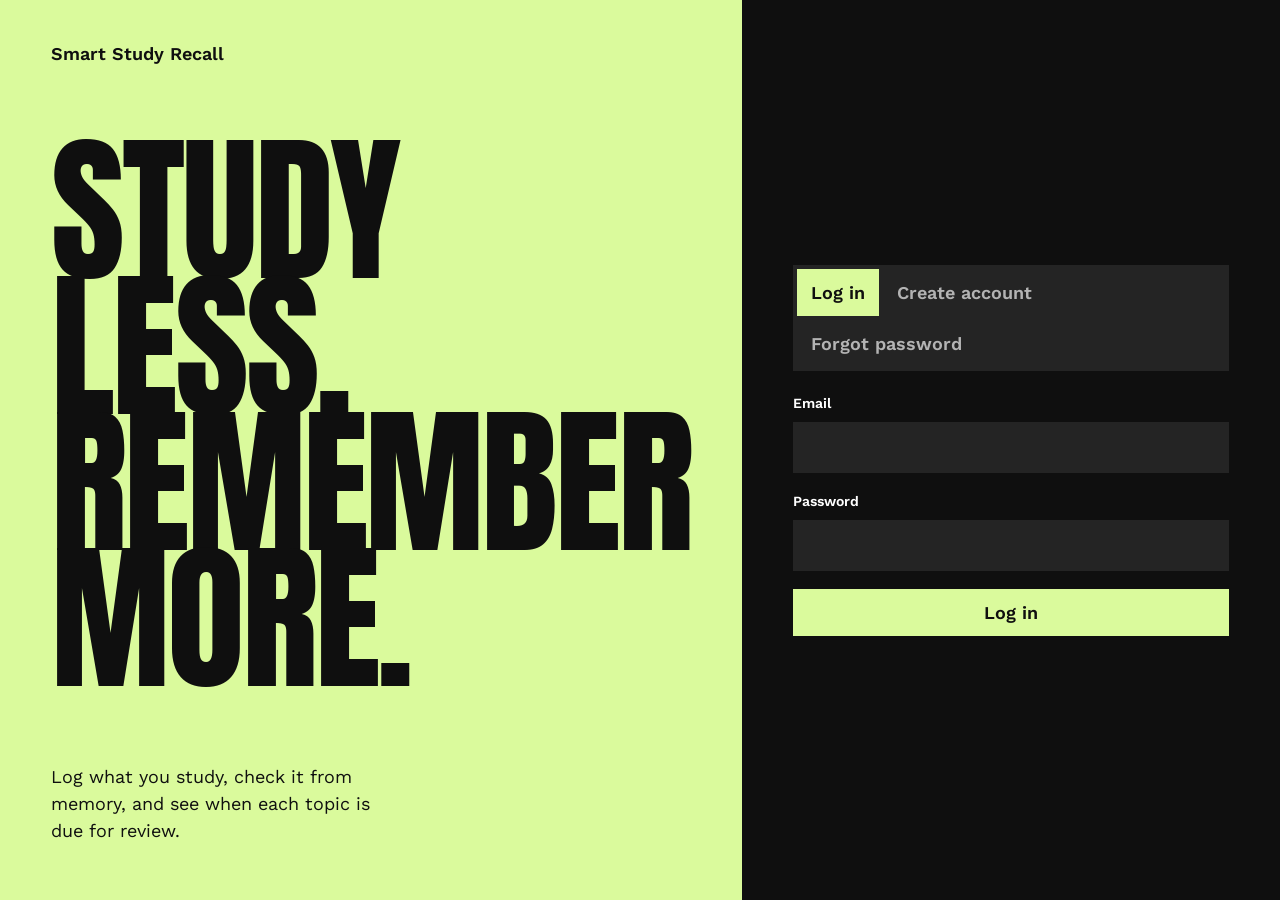
==== frontend/dashboard.html @ f75fca5a "Add frontend application" ====
<!doctype html><html lang="en"><head>
  <title>Smart Study Recall · Dashboard</title>
  <meta charset="utf-8" />
  <meta name="viewport" content="width=device-width, initial-scale=1" />
  <link rel="icon" href="data:image/svg+xml,%3Csvg xmlns=%27http://www.w3.org/2000/svg%27 viewBox=%270 0 24 24%27%3E%3Crect width=%2724%27 height=%2724%27 fill=%27%23dafa9c%27/%3E%3Cpath d=%27M6 4h12v16H6z%27 fill=%27%230f0f0f%27/%3E%3C/svg%3E" />
  <link rel="stylesheet" href="css/app.css" />
  <script src="js/config.js"></script>
  <script src="js/api.js" defer></script>
  <script src="js/model.js" defer></script>
  <script src="js/local.js" defer></script>
  <script src="js/effects.js" defer></script>
  <script src="js/dashboard.js" defer></script>
</head>
<body>
  <a class="skip-link" href="#main">Skip to content</a>
  <header class="topbar">
    <a class="wordmark" href="dashboard.html">Smart Study Recall</a>
    <nav class="app-nav" aria-label="Main">
      <a href="dashboard.html">Dashboard</a>
      <a href="topics.html">Topics</a>
      <a href="study.html">Study</a>
      <a href="planner.html">Planner</a>
      <a href="progress.html">Progress</a>
      <a href="profile.html">Profile</a>
    </nav>
    <button class="btn ghost small" type="button" data-signout>Sign out</button>
  </header>
  <div id="toast" class="toast" role="status" aria-live="polite" hidden></div>

  <main id="main" class="app">
    <section class="page-title">
      <p class="eyebrow">Dashboard</p>
      <h1 id="greeting" class="display">Hello.</h1>
      <p class="page-lede">What you studied, when each topic is due to be remembered, and what comes next.</p>
    </section>
    <p id="pageError" class="notice warn" role="alert" hidden></p>

    <section class="section" aria-labelledby="statsTitle">
      <h2 id="statsTitle" class="sr-only">Totals</h2>
      <div id="statGrid" class="stat-grid"></div>
    </section>

    <section class="section two-col">
      <div class="panel">
        <div class="panel-head">
          <h2 class="panel-title">Forgetting forecast</h2>
          <span class="tag estimate">Estimate</span>
        </div>
        <p class="muted" style="margin-bottom:14px">When each topic is predicted to fall to 80% recall, from your recorded answers and the days since you last studied it. Prototype model, not calibrated.</p>
        <ul id="forecastList" class="rows"></ul>
      </div>
      <div class="panel">
        <h2 class="panel-title">Today</h2>
        <div class="profile-grid">
          <div class="kv"><dt>Focus time today</dt><dd id="todayMinutes">0 min</dd></div>
          <div class="kv"><dt>Topics due for recall</dt><dd id="dueNow">0</dd></div>
        </div>
        <p class="muted" style="margin-top:14px">Focus time is timed in this browser. <a href="study.html">Start a focus session</a> or <a href="study.html#quiz">generate a quiz</a>.</p>
      </div>
    </section>

    <section class="section">
      <div class="panel">
        <div class="panel-head">
          <h2 class="panel-title">Questions this week</h2>
          <span id="weekTotal" class="muted"></span>
        </div>
        <div id="weekChart" class="bars" role="img" aria-label="Questions answered per day for the last 7 days"></div>
      </div>
    </section>

    <section class="section two-col">
      <div class="panel">
        <h2 class="panel-title">Needs attention</h2>
        <ul id="attention" class="rows"></ul>
      </div>
      <div class="panel">
        <h2 class="panel-title">Upcoming revisions</h2>
        <ul id="upcoming" class="rows"></ul>
      </div>
    </section>

    <section class="section">
      <div class="panel">
        <h2 class="panel-title">Recent activity</h2>
        <ul id="recent" class="rows"></ul>
      </div>
    </section>
  </main>
  <footer class="foot"><p class="muted">Priorities are rule-based. Forgetting dates and recall figures are model estimates, labelled wherever they appear.</p></footer>
</body></html>
---- frontend/css/app.css ----
/* ==========================================================
   Smart Study Recall: app. Same "Soot and lime" theme as the
   landing site: one ground, one ink, one accent, Anton display,
   Work Sans text, square corners, separation by tone not lines.
   ========================================================== */

:root {
  --bg: #0f0f0f;
  --surface: #1a1a1a;
  --surface-2: #242424;
  --ink: #ffffff;
  --muted: #b3b3b3;
  --accent: #dafa9c;
  --accent-ink: #0f0f0f;
  --bad: #ff9a8a;
  --bad-bg: #3a2220;
  --warn-bg: #3a3420;
  --page-x: clamp(20px, 4vw, 56px);
  --step-small: 14px;
  --step-body: 18px;
  --step-lead: 36px;
  --step-head: 88px;
  --display: "Anton", "Arial Narrow", Impact, sans-serif;
  --text: "Work Sans", system-ui, -apple-system, "Segoe UI", Roboto, sans-serif;
  color-scheme: dark;
}

@font-face { font-family: "Anton"; font-style: normal; font-weight: 400; font-display: swap; src: url("../fonts/anton-latin-400-normal.woff2") format("woff2"); }
@font-face { font-family: "Work Sans"; font-style: normal; font-weight: 400; font-display: swap; src: url("../fonts/work-sans-latin-400-normal.woff2") format("woff2"); }
@font-face { font-family: "Work Sans"; font-style: normal; font-weight: 600; font-display: swap; src: url("../fonts/work-sans-latin-600-normal.woff2") format("woff2"); }

[hidden] { display: none !important; }

*, *::before, *::after { box-sizing: border-box; }
html { scroll-behavior: smooth; scroll-padding-top: 90px; }

body {
  margin: 0;
  background: var(--bg);
  color: var(--ink);
  font-family: var(--text);
  font-size: var(--step-body);
  line-height: 1.5;
  -webkit-font-smoothing: antialiased;
}

h1, h2, h3, p, ul, ol { margin: 0; padding: 0; }
ul, ol { list-style: none; }
a { color: inherit; }
:focus-visible { outline: 3px solid var(--accent); outline-offset: 3px; }

.skip-link { position: absolute; left: -999px; top: 8px; z-index: 100; background: var(--accent); color: var(--accent-ink); padding: 10px 14px; }
.skip-link:focus { left: 8px; }

.display {
  font-family: var(--display);
  font-weight: 400;
  text-transform: uppercase;
  letter-spacing: -0.01em;
  line-height: 0.92;
}
.eyebrow { font-size: var(--step-small); font-weight: 600; color: var(--muted); text-transform: uppercase; letter-spacing: 0.06em; margin-bottom: 12px; }
.muted { color: var(--muted); font-size: var(--step-small); }
.panel-title { font-size: 20px; font-weight: 600; margin-bottom: 16px; }

/* ---------- Top bar ---------- */
.topbar {
  position: sticky; top: 0; z-index: 5;
  display: flex; align-items: center; justify-content: space-between; gap: 14px 28px; flex-wrap: wrap;
  padding: 18px var(--page-x);
  background: var(--bg);
}
.wordmark { font-weight: 600; text-decoration: none; }
.app-nav { display: flex; gap: 22px; flex-wrap: wrap; }
.app-nav a { text-decoration: none; color: var(--muted); font-size: var(--step-small); font-weight: 600; }
.app-nav a:hover { color: var(--ink); }
.app-nav a[aria-current="page"] { color: var(--ink); text-decoration: underline; text-decoration-thickness: 2px; text-underline-offset: 6px; }

/* ---------- Layout ---------- */
.app { width: min(1180px, 100%); margin: 0 auto; padding: 0 var(--page-x) 96px; }
.page-title { padding: 36px 0 0; }
.page-title h1 { font-size: min(var(--step-head), 13vw); }
.page-lede { font-size: min(var(--step-lead), 4.4vw); line-height: 1.25; max-width: 32ch; margin-top: 18px; }
.section { margin-top: 72px; }
.section-head { display: flex; align-items: baseline; justify-content: space-between; gap: 10px 20px; flex-wrap: wrap; margin-bottom: 24px; }
.section-head h2 { font-size: 40px; }
.two-col { display: grid; grid-template-columns: 1fr 1fr; gap: 6px; }

.notice { margin-top: 28px; padding: 16px 20px; background: var(--surface); font-size: var(--step-small); line-height: 1.6; }
.notice.warn { background: var(--warn-bg); }

.panel { background: var(--surface); padding: 26px; }
.panel-head { display: flex; justify-content: space-between; align-items: baseline; gap: 12px; flex-wrap: wrap; margin-bottom: 20px; }

/* ---------- Stats ---------- */
.stat-grid { display: grid; grid-template-columns: repeat(auto-fit, minmax(180px, 1fr)); gap: 6px; }
.stat { background: var(--surface); padding: 20px 22px; display: flex; flex-direction: column; gap: 6px; }
.stat-label { font-size: var(--step-small); color: var(--muted); font-weight: 600; }
.stat-value { font-family: var(--display); font-size: 48px; line-height: 1; text-transform: uppercase; }
.stat-hint { font-size: var(--step-small); color: var(--muted); }

/* ---------- Bars (fixed pixel track, no percentage heights) ---------- */
.bars { display: flex; gap: 10px; align-items: flex-end; }
.bar-col { flex: 1; min-width: 0; display: flex; flex-direction: column; align-items: center; gap: 8px; }
.bar-track { height: 170px; width: 100%; max-width: 64px; display: flex; align-items: flex-end; }
.bar { width: 100%; min-height: 2px; background: var(--accent); }
.bar-val { font-size: var(--step-small); color: var(--muted); font-variant-numeric: tabular-nums; }
.bar-day { font-size: 12px; color: var(--muted); text-align: center; }

/* ---------- Rows (lists of items) ---------- */
.rows { display: flex; flex-direction: column; gap: 6px; }
.row {
  background: var(--surface-2); padding: 14px 16px;
  display: flex; justify-content: space-between; align-items: center; gap: 10px 16px; flex-wrap: wrap;
}
.row > div:first-child { display: flex; flex-direction: column; gap: 2px; min-width: 0; }
.row strong { font-weight: 600; word-break: break-word; }
.row .muted { font-size: var(--step-small); }
.row-actions { display: flex; gap: 8px; align-items: center; flex-wrap: wrap; }
.row .estimate-out { width: 100%; }
.reschedule { width: 100%; display: flex; gap: 8px; flex-wrap: wrap; align-items: center; }
.reschedule input { width: auto; flex: 1; min-width: 220px; }
.empty-line { padding: 14px 16px; color: var(--muted); font-size: var(--step-small); }

.pill { font-size: var(--step-small); font-weight: 600; padding: 4px 10px; white-space: nowrap; background: var(--surface); color: var(--muted); }
.pill.now { background: var(--bad-bg); color: var(--bad); }
.pill.soon { background: var(--ink); color: var(--accent-ink); }
.pill.later { background: var(--accent); color: var(--accent-ink); }

/* ---------- Topics ---------- */
.topic-grid { display: grid; grid-template-columns: repeat(auto-fill, minmax(290px, 1fr)); gap: 6px; }
.topic { background: var(--surface); padding: 22px; display: flex; flex-direction: column; gap: 14px; }
.topic-name { font-weight: 600; font-size: 20px; line-height: 1.25; word-break: break-word; }
.topic-meta { font-size: var(--step-small); color: var(--muted); }
.topic-foot { display: flex; justify-content: space-between; gap: 8px; flex-wrap: wrap; margin-top: auto; }
.topic-actions { display: flex; gap: 6px; flex-wrap: wrap; }
.meter { height: 6px; background: var(--surface-2); }
.meter > span { display: block; height: 100%; background: var(--accent); }
.meter-row { display: flex; justify-content: space-between; font-size: var(--step-small); color: var(--muted); margin-bottom: 8px; font-variant-numeric: tabular-nums; }

.estimate { background: var(--surface-2); padding: 16px; margin-top: 4px; display: flex; flex-direction: column; gap: 8px; }
.estimate-value { font-family: var(--display); font-size: var(--step-lead); text-transform: uppercase; line-height: 1; }

.empty { padding: 36px 24px; text-align: center; color: var(--muted); background: var(--surface); margin-top: 6px; }

/* ---------- Tables ---------- */
.data-wrap { overflow-x: auto; }
.data { width: 100%; border-collapse: separate; border-spacing: 0 6px; min-width: 560px; }
.data th { font-size: var(--step-small); color: var(--muted); text-align: left; font-weight: 600; padding: 0 14px 4px; }
.data td { background: var(--surface-2); padding: 14px; vertical-align: middle; font-variant-numeric: tabular-nums; }
.data td:first-child { font-weight: 600; }

/* ---------- Buttons ---------- */
.btn {
  display: inline-flex; align-items: center; justify-content: center; gap: 8px;
  min-height: 44px; padding: 10px 18px;
  font: inherit; font-weight: 600; font-size: var(--step-body); text-decoration: none;
  background: var(--surface-2); color: var(--ink); border: 0; border-radius: 0; cursor: pointer;
}
.btn:hover:not(:disabled) { filter: brightness(1.12); }
.btn:disabled { opacity: 0.4; cursor: not-allowed; }
.btn.primary { background: var(--accent); color: var(--accent-ink); }
.btn.ghost { background: transparent; text-decoration: underline; text-underline-offset: 5px; text-decoration-thickness: 2px; padding-left: 10px; padding-right: 10px; }
.btn.danger { color: var(--bad); }
.btn.small { min-height: 36px; padding: 6px 12px; font-size: var(--step-small); }
.btn.wide { width: 100%; }

/* ---------- Fields ---------- */
label { display: flex; flex-direction: column; gap: 8px; font-size: var(--step-small); font-weight: 600; }
input, select {
  font: inherit; font-size: var(--step-body); font-weight: 400; color: var(--ink);
  background: var(--surface-2); border: 0; border-radius: 0; padding: 12px 14px; width: 100%; min-width: 0;
}
input:focus, select:focus { outline: 3px solid var(--accent); outline-offset: 0; }
select option { background: var(--surface-2); color: var(--ink); }
.form-grid { display: grid; grid-template-columns: repeat(2, minmax(0, 1fr)); gap: 18px; }
.form-stack { display: flex; flex-direction: column; gap: 18px; }
.span-2 { grid-column: span 2; }
.form-actions { display: flex; justify-content: flex-end; gap: 10px; flex-wrap: wrap; }

/* ---------- Toast and dialog ---------- */
.toast {
  position: fixed; left: 50%; bottom: 24px; transform: translateX(-50%); z-index: 50;
  max-width: min(560px, calc(100% - 32px)); padding: 14px 18px;
  background: var(--accent); color: var(--accent-ink); font-weight: 600;
}
.toast.is-error { background: var(--bad-bg); color: var(--bad); }

.dialog { width: min(480px, calc(100% - 32px)); padding: 30px; border: 0; border-radius: 0; background: var(--surface); color: var(--ink); }
.dialog::backdrop { background: rgba(0, 0, 0, 0.7); }
.dialog h2 { font-size: 36px; margin-bottom: 18px; }

/* ---------- Auth page ---------- */
.auth-layout { display: grid; grid-template-columns: 1.1fr 1fr; min-height: 100vh; }
.auth-hero {
  background: var(--accent); color: var(--accent-ink);
  padding: 40px var(--page-x) 56px;
  display: flex; flex-direction: column; justify-content: space-between; gap: 40px;
}
.auth-hero .wordmark { color: var(--accent-ink); }
.hero-title { font-size: min(14vw, 160px); line-height: 0.85; letter-spacing: -0.02em; }
.hero-sentence { font-size: var(--step-body); max-width: 30ch; }
.auth-panel { padding: 48px var(--page-x); display: flex; flex-direction: column; justify-content: center; width: 100%; max-width: 560px; margin: 0 auto; }
.tabs { display: flex; gap: 4px; background: var(--surface-2); padding: 4px; flex-wrap: wrap; margin-bottom: 22px; }
.tab { appearance: none; border: 0; background: transparent; color: var(--muted); font: inherit; font-weight: 600; padding: 10px 14px; cursor: pointer; }
.tab.is-active { background: var(--accent); color: var(--accent-ink); }
.auth-msg { padding: 14px 16px; font-size: var(--step-small); margin-bottom: 18px; background: var(--bad-bg); color: var(--bad); }
.auth-msg.is-ok { background: var(--surface-2); color: var(--accent); }

/* ---------- Footer ---------- */
.foot { width: min(1180px, 100%); margin: 0 auto; padding: 0 var(--page-x) 48px; color: var(--muted); font-size: var(--step-small); }

/* ---------- Responsive ---------- */
@media (max-width: 860px) {
  .auth-layout { grid-template-columns: 1fr; }
  .two-col { grid-template-columns: 1fr; }
}
@media (max-width: 720px) {
  .form-grid { grid-template-columns: 1fr; }
  .span-2 { grid-column: auto; }
  .stat-value { font-size: 40px; }
  .bar-track { height: 140px; }
}
@media (prefers-reduced-motion: reduce) {
  html { scroll-behavior: auto; }
  *, *::before, *::after { transition: none !important; animation: none !important; }
}

.sr-only { position: absolute; width: 1px; height: 1px; overflow: hidden; clip: rect(0 0 0 0); white-space: nowrap; }

/* =====================================================================
   Motion and effects (all disabled by prefers-reduced-motion)
   ===================================================================== */
@keyframes rise { from { opacity: 0; transform: translateY(18px); } to { opacity: 1; transform: none; } }
@keyframes grow { from { transform: scaleY(0); } to { transform: scaleY(1); } }
@keyframes fill { from { transform: scaleX(0); } to { transform: scaleX(1); } }
@keyframes dialogIn { from { opacity: 0; transform: translateY(12px) scale(0.98); } to { opacity: 1; transform: none; } }
@keyframes toastIn { from { opacity: 0; transform: translate(-50%, 16px); } to { opacity: 1; transform: translate(-50%, 0); } }

.page-title h1 { animation: rise 0.9s cubic-bezier(0.16, 1, 0.3, 1) both; }
.page-title .eyebrow, .page-title .page-lede { animation: rise 0.9s 0.08s cubic-bezier(0.16, 1, 0.3, 1) both; }

.js .reveal { opacity: 0; transform: translateY(14px); transition: opacity 0.7s ease, transform 0.7s cubic-bezier(0.2, 0.7, 0.2, 1); }
.js .reveal.in { opacity: 1; transform: none; }

.bar { transform-origin: bottom; animation: grow 0.9s cubic-bezier(0.16, 1, 0.3, 1) both; animation-delay: var(--d, 0ms); }
.meter > span { transform-origin: left; animation: fill 0.9s cubic-bezier(0.16, 1, 0.3, 1) both; }
.stat-value { font-variant-numeric: tabular-nums; }

.btn { transition: filter 0.15s ease, transform 0.15s ease, background-color 0.2s ease; }
.btn:active:not(:disabled) { transform: translateY(1px); }

.app-nav a { position: relative; }
.app-nav a::after {
  content: ""; position: absolute; left: 0; right: 0; bottom: -6px; height: 2px;
  background: var(--accent); transform: scaleX(0); transform-origin: left; transition: transform 0.3s cubic-bezier(0.16, 1, 0.3, 1);
}
.app-nav a:hover::after, .app-nav a[aria-current="page"]::after { transform: scaleX(1); }
.app-nav a[aria-current="page"] { text-decoration: none; }

.topic, .row, .stat { transition: background-color 0.25s ease; }
.topic:hover { background: #222; }
.row:hover { background: #2c2c2c; }

.toast { animation: toastIn 0.35s cubic-bezier(0.16, 1, 0.3, 1) both; }
.dialog[open] { animation: dialogIn 0.3s cubic-bezier(0.16, 1, 0.3, 1) both; }
.dialog::backdrop { animation: fadeIn 0.3s ease both; }
@keyframes fadeIn { from { opacity: 0; } to { opacity: 1; } }

/* ---------- Prototype notice used on estimates ---------- */
.tag { display: inline-block; font-size: 12px; font-weight: 600; padding: 3px 8px; background: var(--surface-2); color: var(--muted); text-transform: uppercase; letter-spacing: 0.05em; }
.tag.estimate { background: var(--warn-bg); color: var(--accent); }
.forecast-line { display: flex; flex-direction: column; gap: 4px; background: var(--surface-2); padding: 12px 14px; }
.forecast-line strong { font-weight: 600; }

/* ---------- Study page: timer ---------- */
.timer { display: flex; flex-direction: column; align-items: center; gap: 22px; padding: 40px 26px; text-align: center; }
.readout { font-family: var(--display); text-transform: uppercase; line-height: 0.9; font-size: min(180px, 24vw); font-variant-numeric: tabular-nums; }
.timer-controls { display: flex; gap: 10px; flex-wrap: wrap; justify-content: center; }
.mode-switch { display: inline-flex; gap: 4px; background: var(--surface-2); padding: 4px; flex-wrap: wrap; justify-content: center; }
.mode-btn { appearance: none; border: 0; background: transparent; color: var(--muted); font: inherit; font-weight: 600; padding: 10px 16px; cursor: pointer; transition: background-color 0.2s ease, color 0.2s ease; }
.mode-btn.is-active { background: var(--accent); color: var(--accent-ink); }
.study-grid { display: grid; grid-template-columns: 1.2fr 1fr; gap: 6px; align-items: start; }

/* ---------- Quiz ---------- */
.quiz-stage { display: flex; flex-direction: column; gap: 18px; }
.quiz-prompt { font-size: 24px; font-weight: 600; line-height: 1.3; }
.choices { display: flex; flex-direction: column; gap: 6px; }
.choice { justify-content: flex-start; text-align: left; background: var(--surface-2); color: var(--ink); width: 100%; }
.choice:hover:not(:disabled) { filter: brightness(1.25); }
.choice:disabled { opacity: 1; cursor: default; }
.choice.is-right { background: var(--accent); color: var(--accent-ink); }
.choice.is-wrong { background: var(--bad-bg); color: var(--bad); }
.answer-box { background: var(--surface-2); padding: 16px; }
.score-big { font-family: var(--display); font-size: 120px; line-height: 0.9; text-transform: uppercase; }

/* ---------- Planner calendar ---------- */
.cal-head { display: flex; justify-content: space-between; align-items: center; gap: 12px; flex-wrap: wrap; margin-bottom: 16px; }
.cal-title { font-family: var(--display); font-size: 40px; text-transform: uppercase; line-height: 1; }
.cal-grid { display: grid; grid-template-columns: repeat(7, minmax(0, 1fr)); gap: 4px; }
.cal-dow { font-size: 12px; color: var(--muted); font-weight: 600; text-transform: uppercase; padding: 4px 6px; }
.cal-day { background: var(--surface-2); min-height: 84px; padding: 8px; display: flex; flex-direction: column; gap: 6px; text-align: left; border: 0; color: var(--ink); font: inherit; cursor: pointer; transition: background-color 0.2s ease; }
.cal-day:hover:not(:disabled) { background: #333; }
.cal-day.is-out { opacity: 0.35; }
.cal-day.is-today { outline: 2px solid var(--accent); outline-offset: -2px; }
.cal-day.is-selected { background: #333; }
.cal-num { font-size: 14px; font-weight: 600; font-variant-numeric: tabular-nums; }
.cal-dots { display: flex; gap: 4px; flex-wrap: wrap; }
.cal-dot { width: 8px; height: 8px; background: var(--accent); }
.cal-dot.now { background: var(--bad); }
.cal-dot.done { background: var(--muted); }
.cal-dot.soon { background: var(--ink); }

/* ---------- Progress: recall curve ---------- */
.curve-wrap { width: 100%; }
.curve-svg { width: 100%; height: auto; display: block; }
.curve-svg .axis { stroke: #3a3a3a; stroke-width: 1; }
.curve-svg .target { stroke: var(--accent); stroke-dasharray: 6 6; stroke-width: 1.5; }
.curve-svg .line { fill: none; stroke: var(--ink); stroke-width: 3; stroke-linejoin: round; stroke-linecap: round; }
.curve-svg .area { fill: var(--accent); opacity: 0.12; }
.curve-svg .label { fill: var(--muted); font-size: 13px; font-family: var(--text); }
.curve-svg .now { fill: var(--accent); }
.curve-draw { stroke-dasharray: 2000; stroke-dashoffset: 2000; animation: draw 1.4s 0.2s cubic-bezier(0.16, 1, 0.3, 1) forwards; }
@keyframes draw { to { stroke-dashoffset: 0; } }

/* ---------- Profile ---------- */
.profile-grid { display: grid; grid-template-columns: 1fr 1fr; gap: 6px; }
.kv { display: flex; flex-direction: column; gap: 4px; padding: 16px; background: var(--surface-2); }
.kv dt { font-size: var(--step-small); color: var(--muted); font-weight: 600; }
.kv dd { margin: 0; font-size: 18px; font-weight: 600; word-break: break-word; }

@media (max-width: 860px) {
  .study-grid, .profile-grid { grid-template-columns: 1fr; }
}
@media (max-width: 720px) {
  .cal-day { min-height: 60px; padding: 6px; }
  .cal-title { font-size: 32px; }
  .score-big { font-size: 88px; }
}
@media (prefers-reduced-motion: reduce) {
  .js .reveal { opacity: 1; transform: none; }
  .curve-draw { animation: none; stroke-dashoffset: 0; }
  .page-title h1, .page-title .eyebrow, .page-title .page-lede, .bar, .meter > span, .toast, .dialog[open], .dialog::backdrop { animation: none !important; }
}

textarea { font: inherit; font-size: var(--step-body); color: var(--ink); background: var(--surface-2); border: 0; border-radius: 0; padding: 12px 14px; width: 100%; min-width: 0; resize: vertical; }
textarea:focus { outline: 3px solid var(--accent); outline-offset: 0; }
.cal-day.is-selected { outline: 2px solid var(--ink); outline-offset: -2px; }
dl.kv { margin: 0; }
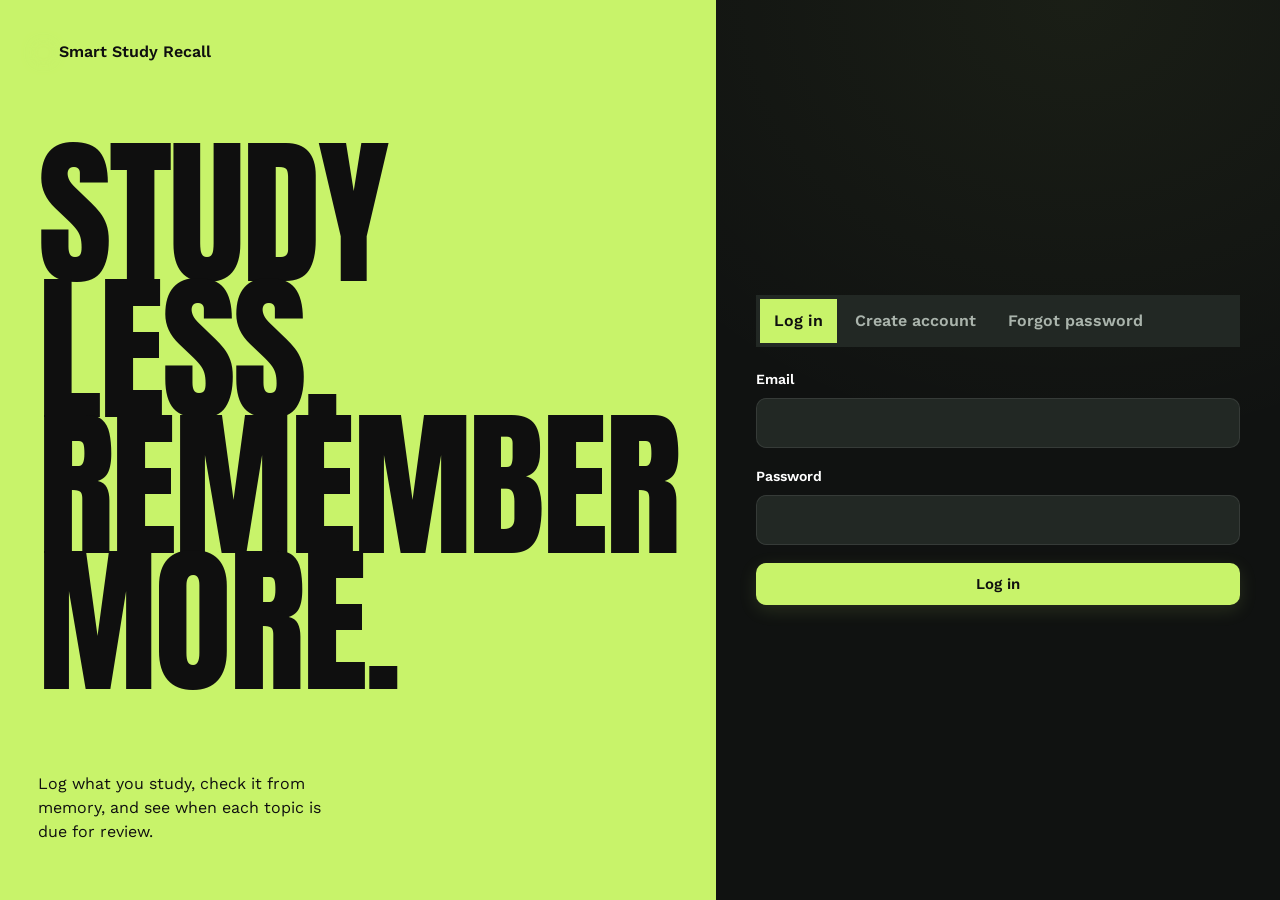
==== commit b4740a26: "Add RAG study tools and next-session model" ====
--- a/frontend/dashboard.html
+++ b/frontend/dashboard.html
@@ -18,6 +18,7 @@
     <nav class="app-nav" aria-label="Main">
       <a href="dashboard.html">Dashboard</a>
       <a href="topics.html">Topics</a>
+      <a href="materials.html">Materials</a>
       <a href="study.html">Study</a>
       <a href="planner.html">Planner</a>
       <a href="progress.html">Progress</a>
@@ -35,6 +36,21 @@
     </section>
     <p id="pageError" class="notice warn" role="alert" hidden></p>
 
+    <nav class="quick-actions" aria-label="Quick study actions">
+      <a class="quick-action" href="study.html">
+        <div><strong>Start a focus session</strong><span>Choose a topic and start your timer</span></div>
+        <span class="quick-arrow" aria-hidden="true">↗</span>
+      </a>
+      <a class="quick-action" href="materials.html">
+        <div><strong>Ask your study materials</strong><span>Review cited notes or chat with a source</span></div>
+        <span class="quick-arrow" aria-hidden="true">↗</span>
+      </a>
+      <a class="quick-action" href="planner.html">
+        <div><strong>Plan your next review</strong><span>See what is due and schedule a session</span></div>
+        <span class="quick-arrow" aria-hidden="true">↗</span>
+      </a>
+    </nav>
+
     <section class="section" aria-labelledby="statsTitle">
       <h2 id="statsTitle" class="sr-only">Totals</h2>
       <div id="statGrid" class="stat-grid"></div>
@@ -43,17 +59,17 @@
     <section class="section two-col">
       <div class="panel">
         <div class="panel-head">
-          <h2 class="panel-title">Forgetting forecast</h2>
-          <span class="tag estimate">Estimate</span>
+          <h2 class="panel-title">Next-session score by review interval</h2>
+          <span class="tag estimate">Experimental model</span>
         </div>
-        <p class="muted" style="margin-bottom:14px">When each topic is predicted to fall to 80% recall, from your recorded answers and the days since you last studied it. Prototype model, not calibrated.</p>
+        <p class="muted" style="margin-bottom:14px">Predicted correct-answer fraction at the next session for the review interval selected by the 80% policy. This is not a long-term memory probability.</p>
         <ul id="forecastList" class="rows"></ul>
       </div>
       <div class="panel">
         <h2 class="panel-title">Today</h2>
         <div class="profile-grid">
           <div class="kv"><dt>Focus time today</dt><dd id="todayMinutes">0 min</dd></div>
-          <div class="kv"><dt>Topics due for recall</dt><dd id="dueNow">0</dd></div>
+          <div class="kv"><dt>Topics for early review</dt><dd id="dueNow">0</dd></div>
         </div>
         <p class="muted" style="margin-top:14px">Focus time is timed in this browser. <a href="study.html">Start a focus session</a> or <a href="study.html#quiz">generate a quiz</a>.</p>
       </div>
--- a/frontend/css/app.css
+++ b/frontend/css/app.css
@@ -347,3 +347,172 @@
 textarea:focus { outline: 3px solid var(--accent); outline-offset: 0; }
 .cal-day.is-selected { outline: 2px solid var(--ink); outline-offset: -2px; }
 dl.kv { margin: 0; }
+
+/* ---------- Study workspace refresh ---------- */
+:root {
+  --bg: #101211;
+  --surface: #181c19;
+  --surface-2: #222824;
+  --muted: #aab4ac;
+  --accent: #c8f36a;
+  --line: rgba(255, 255, 255, 0.09);
+  --page-x: clamp(16px, 3vw, 42px);
+  --step-body: 16px;
+  --step-lead: 24px;
+  --step-head: 62px;
+}
+
+html { scroll-padding-top: 100px; }
+body {
+  min-height: 100vh;
+  background:
+    radial-gradient(ellipse at 84% 0%, rgba(200, 243, 106, 0.055), transparent 34rem),
+    var(--bg);
+}
+.topbar {
+  position: sticky;
+  top: 0;
+  padding-top: 12px;
+  padding-bottom: 12px;
+  background: rgba(16, 18, 17, 0.9);
+  border-bottom: 1px solid var(--line);
+  backdrop-filter: blur(18px);
+}
+.wordmark { display: inline-flex; align-items: center; gap: 10px; white-space: nowrap; }
+.wordmark::before {
+  content: "";
+  width: 11px;
+  height: 11px;
+  border-radius: 50%;
+  background: var(--accent);
+  box-shadow: 0 0 18px rgba(200, 243, 106, 0.44);
+}
+.app-nav { gap: 4px; flex-wrap: nowrap; overflow-x: auto; scrollbar-width: none; }
+.app-nav::-webkit-scrollbar { display: none; }
+.app-nav a {
+  padding: 9px 12px;
+  border-radius: 10px;
+  white-space: nowrap;
+  transition: color 0.18s ease, background-color 0.18s ease;
+}
+.app-nav a:hover, .app-nav a[aria-current="page"] { background: rgba(200, 243, 106, 0.1); color: var(--accent); }
+.app-nav a::after { display: none; }
+.app { width: min(1380px, 100%); padding-bottom: 72px; }
+.page-title { padding-top: 30px; }
+.page-title h1 { font-size: clamp(42px, 6vw, var(--step-head)); line-height: 1; letter-spacing: -0.02em; }
+.page-lede { max-width: 58ch; margin-top: 12px; font-size: clamp(17px, 2.2vw, var(--step-lead)); line-height: 1.45; color: #d5dbd6; }
+.eyebrow { margin-bottom: 8px; color: var(--accent); font-size: 12px; letter-spacing: 0.12em; }
+.section { margin-top: 34px; }
+.section-head { margin-bottom: 14px; }
+.section-head h2 { font-size: clamp(24px, 3vw, 32px); }
+.two-col, .study-grid { gap: 14px; }
+.panel, .stat, .topic, .empty, .material-output {
+  border: 1px solid var(--line);
+  border-radius: 16px;
+  box-shadow: 0 12px 32px rgba(0, 0, 0, 0.12);
+}
+.panel { padding: clamp(18px, 2.4vw, 26px); }
+.stat-grid { gap: 10px; }
+.stat { padding: 18px; background: linear-gradient(145deg, #1d231e, #171a18); }
+.stat-value { font-size: 38px; }
+.stat-label { color: #d2d9d2; }
+.stat-hint { line-height: 1.4; }
+.rows { gap: 8px; }
+.row { border: 1px solid transparent; border-radius: 12px; padding: 13px 15px; }
+.row:hover { border-color: var(--line); background: #29312b; transform: translateY(-1px); }
+.topic-grid { gap: 12px; }
+.topic { border-color: var(--line); border-radius: 16px; transition: transform 0.2s ease, border-color 0.2s ease, background 0.2s ease; }
+.topic:hover { transform: translateY(-3px); border-color: rgba(200, 243, 106, 0.32); background: #1d241f; }
+.meter { overflow: hidden; border-radius: 999px; height: 7px; }
+.meter > span { border-radius: inherit; }
+.pill, .tag { border-radius: 999px; padding: 5px 10px; }
+.btn { border-radius: 10px; min-height: 42px; padding: 9px 15px; font-size: 15px; transition: transform 0.18s ease, filter 0.18s ease, box-shadow 0.18s ease; }
+.btn:hover:not(:disabled) { transform: translateY(-1px); }
+.btn.primary { box-shadow: 0 5px 18px rgba(200, 243, 106, 0.13); }
+input, select, textarea { border: 1px solid var(--line); border-radius: 10px; font-size: 16px; }
+input:hover, select:hover, textarea:hover { border-color: rgba(200, 243, 106, 0.28); }
+.notice { border: 1px solid var(--line); border-radius: 12px; }
+.toast, .dialog { border-radius: 14px; }
+.cal-grid { gap: 6px; }
+.cal-day { min-height: 76px; border: 1px solid transparent; border-radius: 10px; }
+.cal-day:hover:not(:disabled) { border-color: rgba(200, 243, 106, 0.3); background: #2c352e; }
+.cal-dot { border-radius: 50%; }
+.timer { border-color: rgba(200, 243, 106, 0.2); background: radial-gradient(ellipse at center top, rgba(200, 243, 106, 0.075), transparent 62%), var(--surface); }
+.mode-switch { border-radius: 12px; }
+.mode-btn, .choice { border-radius: 9px; }
+.material-card { transition: transform 0.2s ease, border-color 0.2s ease; }
+.chat-message { border: 1px solid var(--line); border-radius: 14px; }
+.chat-message.user { border-color: rgba(200, 243, 106, 0.2); }
+.quick-actions { display: grid; grid-template-columns: repeat(3, minmax(0, 1fr)); gap: 10px; margin-top: 22px; }
+.quick-action {
+  display: flex;
+  align-items: center;
+  justify-content: space-between;
+  gap: 14px;
+  min-height: 78px;
+  padding: 16px 18px;
+  color: var(--ink);
+  text-decoration: none;
+  background: linear-gradient(135deg, #202720, #181d19);
+  border: 1px solid var(--line);
+  border-radius: 14px;
+  transition: border-color 0.18s ease, transform 0.18s ease, background 0.18s ease;
+}
+.quick-action:hover { transform: translateY(-2px); border-color: rgba(200, 243, 106, 0.4); background: #222a23; }
+.quick-action strong { display: block; font-size: 15px; }
+.quick-action span { color: var(--muted); font-size: 13px; }
+.quick-action .quick-arrow { color: var(--accent); font-size: 22px; }
+
+@media (max-width: 900px) {
+  .topbar { gap: 8px 14px; }
+  .app-nav { order: 3; width: 100%; }
+  .quick-actions { grid-template-columns: 1fr; }
+  .quick-action { min-height: 64px; }
+}
+@media (max-width: 720px) {
+  .topbar { padding-top: 10px; padding-bottom: 8px; }
+  .app-nav a { padding: 8px 10px; font-size: 13px; }
+  .page-title { padding-top: 24px; }
+  .section { margin-top: 28px; }
+  .stat-grid { grid-template-columns: repeat(2, minmax(0, 1fr)); }
+  .stat { padding: 14px; }
+  .stat-value { font-size: 32px; }
+  .cal-day { min-height: 54px; padding: 5px; }
+}
+
+/* ---------- Faculty materials and Recall Compass ---------- */
+.check-line { display: flex; align-items: center; gap: 10px; }
+.check-line input { width: 18px; height: 18px; accent-color: var(--accent); }
+.material-grid { display: grid; grid-template-columns: repeat(auto-fit, minmax(min(100%, 300px), 1fr)); gap: 14px; }
+.material-card { display: flex; flex-direction: column; gap: 12px; }
+.material-card h3 { font-size: 24px; }
+.workspace-tools { display: flex; align-items: center; justify-content: space-between; gap: 20px; }
+.workspace-tools h3 { margin-bottom: 6px; }
+.material-output { margin-top: 16px; padding: clamp(18px, 3vw, 28px); background: var(--surface); border: 1px solid #3a3a3a; }
+.material-output > .panel-head { margin-bottom: 16px; }
+.note-item, .quiz-question { display: block; padding: 18px 0; border-top: 1px solid #3a3a3a; }
+.note-item h4 { font-size: 20px; margin-bottom: 8px; }
+.note-item > p { line-height: 1.65; }
+.citations { margin-top: 12px; color: var(--muted); font-size: var(--step-small); }
+.citations blockquote { margin: 8px 0 0; padding: 10px 12px; border-left: 2px solid var(--accent); background: var(--surface-2); }
+.citations blockquote span { color: var(--accent); font-weight: 700; }
+.citations blockquote p { margin-top: 5px; line-height: 1.45; }
+.quiz-form { display: grid; gap: 4px; }
+.quiz-question strong { display: block; margin: 8px 0 12px; }
+.quiz-question input { max-width: 580px; }
+.score-card { display: flex; align-items: baseline; gap: 12px; margin: 18px 0; }
+.score-card strong { font: 400 44px/1 var(--display); color: var(--accent); }
+.quiz-result { padding: 8px 0; }
+.quiz-result.is-correct { color: var(--accent); }
+.quiz-result.is-missed { color: var(--bad); }
+.chat-panel { margin-top: 18px; }
+.chat-messages { display: grid; gap: 12px; max-height: 480px; overflow: auto; margin: 14px 0; }
+.chat-message { max-width: min(760px, 100%); padding: 14px 16px; background: var(--surface-2); }
+.chat-message.user { justify-self: end; background: color-mix(in srgb, var(--accent) 16%, var(--surface-2)); }
+.chat-message.assistant { justify-self: start; line-height: 1.6; }
+.chat-form { display: flex; gap: 10px; }
+.chat-form input { flex: 1; }
+@media (max-width: 720px) {
+  .workspace-tools { align-items: stretch; flex-direction: column; }
+  .chat-form { align-items: stretch; flex-direction: column; }
+}
